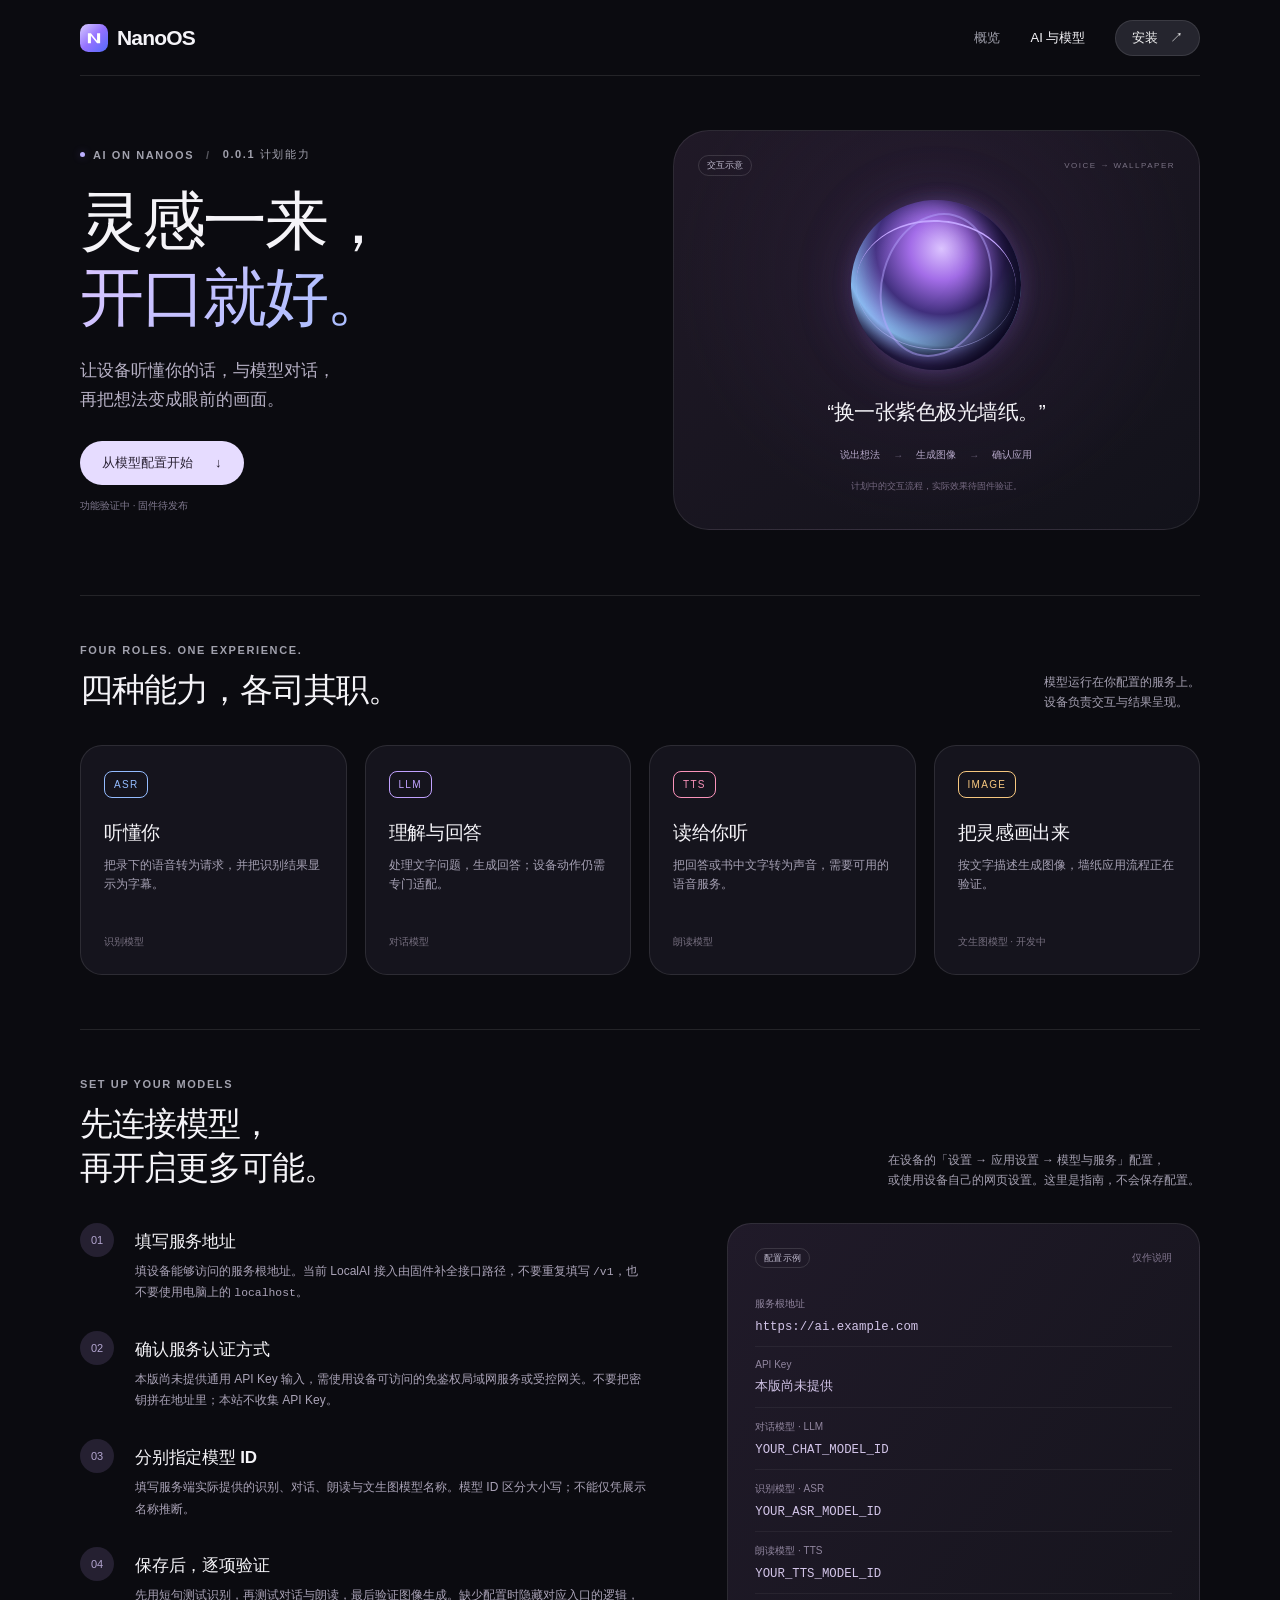
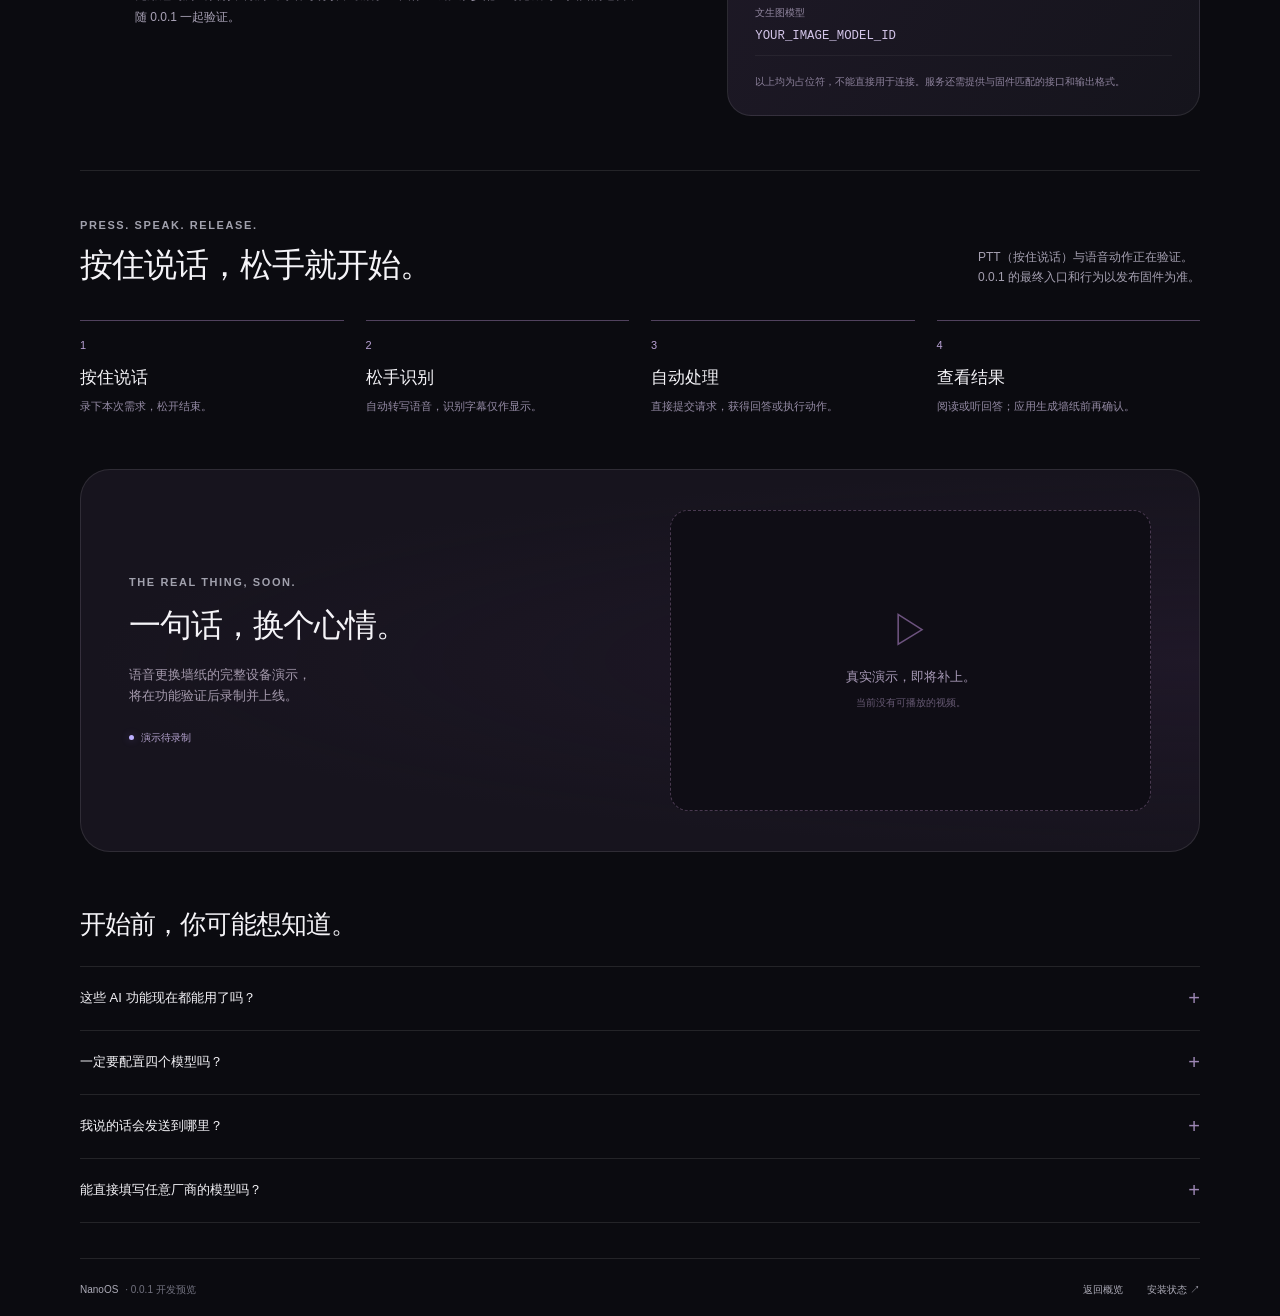
==== ai.html @ 6688632a "Build NanoOS 0.0.1 website and AI setup guide" ====
<!doctype html>
<html lang="zh-CN">
<head>
  <meta charset="utf-8">
  <meta name="viewport" content="width=device-width, initial-scale=1">
  <meta name="theme-color" content="#0b0b10">
  <meta name="description" content="了解 NanoOS 的 AI 模型配置：服务地址、认证限制与模型 ID，以及识别、对话、朗读、图像生成的各自职责。">
  <title>AI 与模型 — NanoOS</title>
  <link rel="icon" href="assets/icon.svg" type="image/svg+xml">
  <link rel="stylesheet" href="assets/site.css">
  <script type="module" src="assets/site.js"></script>
</head>
<body class="ai-page">
  <a class="skip-link" href="#main">跳到主要内容</a>
  <header class="site-header wrap"><a class="brand" href="index.html" aria-label="NanoOS 首页"><img src="assets/icon.svg" alt="" width="28" height="28"><span>NanoOS</span></a><nav aria-label="主导航"><a href="index.html">概览</a><a class="active" aria-current="page" href="ai.html">AI 与模型</a><a class="nav-install" href="index.html#install">安装 <span aria-hidden="true">↗</span></a></nav></header>
  <main id="main" class="wrap ai-main">
    <section class="ai-hero" aria-labelledby="ai-title">
      <div class="ai-hero-copy"><div class="eyebrow"><span class="status-dot"></span> AI ON NANOOS <span class="eyebrow-divider">/</span> 0.0.1 计划能力</div><h1 id="ai-title">灵感一来，<br><span>开口就好。</span></h1><p>让设备听懂你的话，与模型对话，<br class="desktop-only">再把想法变成眼前的画面。</p><a class="button-link" href="#configure">从模型配置开始 <span aria-hidden="true">↓</span></a><small>功能验证中 · 固件待发布</small></div>
      <div class="voice-concept" aria-label="语音换墙纸的流程示意，尚非实机演示"><div class="concept-label"><span class="pill">交互示意</span><span>VOICE → WALLPAPER</span></div><div class="voice-orb" aria-hidden="true"><div></div></div><p class="voice-quote">“换一张紫色极光墙纸。”</p><div class="concept-flow"><span>说出想法</span><i aria-hidden="true">→</i><span>生成图像</span><i aria-hidden="true">→</i><span>确认应用</span></div><small>计划中的交互流程，实际效果待固件验证。</small></div>
    </section>
    <section class="ai-section" aria-labelledby="models-title"><div class="section-heading"><div><span class="eyebrow">FOUR ROLES. ONE EXPERIENCE.</span><h2 id="models-title">四种能力，各司其职。</h2></div><p>模型运行在你配置的服务上。<br>设备负责交互与结果呈现。</p></div>
      <div class="model-grid"><article><span class="model-mark blue">ASR</span><h3>听懂你</h3><p>把录下的语音转为请求，并把识别结果显示为字幕。</p><small>识别模型</small></article><article><span class="model-mark purple">LLM</span><h3>理解与回答</h3><p>处理文字问题，生成回答；设备动作仍需专门适配。</p><small>对话模型</small></article><article><span class="model-mark pink">TTS</span><h3>读给你听</h3><p>把回答或书中文字转为声音，需要可用的语音服务。</p><small>朗读模型</small></article><article><span class="model-mark amber">IMAGE</span><h3>把灵感画出来</h3><p>按文字描述生成图像，墙纸应用流程正在验证。</p><small>文生图模型 · 开发中</small></article></div>
    </section>
    <section id="configure" class="ai-section configure-section" aria-labelledby="configure-title"><div class="section-heading"><div><span class="eyebrow">SET UP YOUR MODELS</span><h2 id="configure-title">先连接模型，<br>再开启更多可能。</h2></div><p>在设备的「设置 → 应用设置 → 模型与服务」配置，<br>或使用设备自己的网页设置。这里是指南，不会保存配置。</p></div>
      <div class="config-layout"><ol class="setup-steps"><li><span>01</span><div><h3>填写服务地址</h3><p>填设备能够访问的服务根地址。当前 LocalAI 接入由固件补全接口路径，不要重复填写 <code>/v1</code>，也不要使用电脑上的 <code>localhost</code>。</p></div></li><li><span>02</span><div><h3>确认服务认证方式</h3><p>本版尚未提供通用 API Key 输入，需使用设备可访问的免鉴权局域网服务或受控网关。不要把密钥拼在地址里；本站不收集 API Key。</p></div></li><li><span>03</span><div><h3>分别指定模型 ID</h3><p>填写服务端实际提供的识别、对话、朗读与文生图模型名称。模型 ID 区分大小写；不能仅凭展示名称推断。</p></div></li><li><span>04</span><div><h3>保存后，逐项验证</h3><p>先用短句测试识别，再测试对话与朗读，最后验证图像生成。缺少配置时隐藏对应入口的逻辑，随 0.0.1 一起验证。</p></div></li></ol>
      <div class="config-example"><div class="example-header"><span class="pill">配置示例</span><span>仅作说明</span></div><dl><div><dt>服务根地址</dt><dd><code>https://ai.example.com</code></dd></div><div><dt>API Key</dt><dd>本版尚未提供</dd></div><div><dt>对话模型 · LLM</dt><dd><code>YOUR_CHAT_MODEL_ID</code></dd></div><div><dt>识别模型 · ASR</dt><dd><code>YOUR_ASR_MODEL_ID</code></dd></div><div><dt>朗读模型 · TTS</dt><dd><code>YOUR_TTS_MODEL_ID</code></dd></div><div><dt>文生图模型</dt><dd><code>YOUR_IMAGE_MODEL_ID</code></dd></div></dl><p>以上均为占位符，不能直接用于连接。服务还需提供与固件匹配的接口和输出格式。</p></div></div>
    </section>
    <section class="ai-section" aria-labelledby="ptt-title"><div class="section-heading"><div><span class="eyebrow">PRESS. SPEAK. RELEASE.</span><h2 id="ptt-title">按住说话，松手就开始。</h2></div><p>PTT（按住说话）与语音动作正在验证。<br>0.0.1 的最终入口和行为以发布固件为准。</p></div><ol class="ptt-flow"><li><span>1</span><strong>按住说话</strong><p>录下本次需求，松开结束。</p></li><li><span>2</span><strong>松手识别</strong><p>自动转写语音，识别字幕仅作显示。</p></li><li><span>3</span><strong>自动处理</strong><p>直接提交请求，获得回答或执行动作。</p></li><li><span>4</span><strong>查看结果</strong><p>阅读或听回答；应用生成墙纸前再确认。</p></li></ol></section>
    <section class="demo-section" aria-labelledby="demo-title"><div><span class="eyebrow">THE REAL THING, SOON.</span><h2 id="demo-title">一句话，换个心情。</h2><p>语音更换墙纸的完整设备演示，<br>将在功能验证后录制并上线。</p><span class="demo-status"><span class="status-dot"></span> 演示待录制</span></div><div class="demo-placeholder" aria-label="暂无演示视频"><span class="video-outline" aria-hidden="true">▷</span><strong>真实演示，即将补上。</strong><p>当前没有可播放的视频。</p></div></section>
    <section class="faq-section" aria-labelledby="faq-title"><h2 id="faq-title">开始前，你可能想知道。</h2><details><summary>这些 AI 功能现在都能用了吗？</summary><p>还没有。已有文字问答、录音识别与回答朗读的开发实现；完整 PTT、缺配置隐藏入口及语音换墙纸正在开发与验证，通用 API Key 配置尚未提供。0.0.1 固件尚未发布，本页描述计划能力，不代表整条流程已在设备上验收。</p></details><details><summary>一定要配置四个模型吗？</summary><p>按所需能力配置即可：语音问答需要识别与对话模型；听回答可另配朗读模型；语音生成墙纸还需要图像模型。计划只呈现已配置的能力，具体依赖关系以发布版为准。</p></details><details><summary>我说的话会发送到哪里？</summary><p>语音识别、对话、语音合成和图像生成由你设置的服务处理，相应的录音或文字会在操作时发往该服务。请按服务的隐私与收费规则使用。本站只提供介绍，不接收录音、提示词或密钥。</p></details><details><summary>能直接填写任意厂商的模型吗？</summary><p>模型名称相同不代表接口兼容。当前实现以 LocalAI 兼容接口为基础，服务必须能被设备访问，并匹配固件支持的请求与返回格式；不承诺所有模型服务即填即用。</p></details></section>
  </main>
  <footer class="site-footer wrap"><span>NanoOS <span class="muted">· 0.0.1 开发预览</span></span><div><a href="index.html">返回概览</a><a href="index.html#install">安装状态 <span aria-hidden="true">↗</span></a></div></footer>
</body>
</html>
---- assets/site.css ----
@charset "UTF-8";
:root{color-scheme:dark;--bg:#0b0b10;--panel:#15151d;--line:rgba(255,255,255,.1);--text:#f5f4f8;--muted:#a1a1ad;--accent:#c5b6ff;--radius:24px;font-family:-apple-system,BlinkMacSystemFont,"SF Pro Display","Segoe UI","PingFang SC","Hiragino Sans GB","Microsoft YaHei",sans-serif;font-synthesis:none}
*{box-sizing:border-box}html{scroll-behavior:smooth;scroll-padding-top:30px}body{margin:0;background:var(--bg);color:var(--text);-webkit-font-smoothing:antialiased}body:has(dialog[open]){overflow:hidden}a{color:inherit;text-decoration:none}button{font:inherit;color:inherit}button,a{-webkit-tap-highlight-color:transparent}button{cursor:pointer}button:disabled{cursor:not-allowed}button:focus-visible,a:focus-visible,summary:focus-visible{outline:3px solid #b6a2ff;outline-offset:5px}img{display:block;max-width:100%;height:auto}p,h1,h2,h3{margin:0}p{line-height:1.65}button{border:0}h1,h2,h3{font-weight:600;letter-spacing:-.035em}.wrap{width:min(1120px,calc(100% - 64px));margin-inline:auto}.muted{color:var(--muted)}.visually-hidden{position:absolute;width:1px;height:1px;padding:0;margin:-1px;overflow:hidden;clip:rect(0,0,0,0);white-space:nowrap;border:0}.skip-link{position:fixed;left:20px;top:-80px;background:white;color:#111;padding:12px 20px;border-radius:10px;z-index:100}.skip-link:focus{top:12px}.site-header{height:76px;display:flex;align-items:center;justify-content:space-between;border-bottom:1px solid var(--line)}.brand{display:flex;align-items:center;gap:9px;font-size:21px;font-weight:650;letter-spacing:-.8px}.site-header nav{display:flex;align-items:center;gap:30px;font-size:13px}.site-header nav>a{color:var(--muted);transition:color .2s}.site-header nav>a:hover,.site-header nav>a.active{color:var(--text)}.site-header nav>a.nav-install{background:#25252e;border:1px solid var(--line);border-radius:20px;padding:8px 16px;color:#eee}.nav-install span{margin-left:8px}.hero{text-align:center;padding:30px 0 28px;position:relative}.hero:before{content:"";position:absolute;inset:-100px 5% -160px;background:radial-gradient(ellipse,rgba(102,75,175,.13),transparent 65%);pointer-events:none;z-index:-1}.eyebrow{display:flex;align-items:center;gap:8px;color:var(--muted);font-size:11px;font-weight:600;letter-spacing:1.6px}.hero .eyebrow{justify-content:center;font-size:11px;letter-spacing:1px}.eyebrow-divider{margin:0 4px;color:#585860}.status-dot{height:5px;width:5px;border-radius:50%;background:#bcafff;display:inline-block;box-shadow:0 0 8px #967aff55;flex-shrink:0}.hero h1{font-size:clamp(36px,4.3vw,58px);line-height:1.2;margin:12px 0 12px;letter-spacing:-2px}.hero h1 span{background:linear-gradient(110deg,#f0ebff 5%,#c1afff 60%,#a3c5ff);-webkit-background-clip:text;background-clip:text;color:transparent;margin-left:.15em}.hero p{font-size:14px;color:var(--muted)}.hero-break{margin-left:6px}.showcase{display:grid;grid-template-columns:repeat(4,minmax(0,1fr));gap:24px}.screen-card{padding:0;background:none;min-width:0;text-align:left}.screen-frame{display:block;padding:8px;border:1px solid #3a3a44;border-radius:32px;background:linear-gradient(145deg,#33333e,#131319 55%,#2d2d37);box-shadow:0 10px 30px #0007;transition:transform .3s,border-color .3s}.screen-frame img{width:100%;aspect-ratio:1;border-radius:24px;object-fit:contain;background:#000}.screen-card:hover .screen-frame{transform:translateY(-4px);border-color:#817395}.card-caption{display:flex;align-items:center;justify-content:space-between;gap:8px;padding:17px 3px 0}.card-caption strong{display:block;font-size:15px;font-weight:550;letter-spacing:-.3px}.card-caption small{display:block;font-size:11px;color:var(--muted);margin-top:7px}.round-arrow{display:flex;align-items:center;justify-content:center;width:26px;height:26px;flex-shrink:0;background:#1c1c25;color:#b7b2c4;border-radius:50%;font-size:15px}.gallery-note{display:flex;align-items:center;justify-content:space-between;margin-top:17px;gap:16px}.gallery-note p{font-size:10px;letter-spacing:.25px;color:#82828f}.text-button{padding:5px 0;background:none;color:#bdb4d7;font-size:11px}.text-button:hover{color:white}.text-button span{margin-left:5px}.feature-strip{display:grid;grid-template-columns:repeat(4,minmax(0,1fr));gap:24px;border-top:1px solid var(--line);margin-top:17px;padding:21px 0}.feature-strip>div,.feature-strip>a{display:flex;align-items:center;gap:12px}.feature-symbol{font-size:26px;width:30px;text-align:center;line-height:1}.pink{color:#fa93ba}.blue{color:#94bcff}.amber{color:#f6c77f}.purple{color:#c1a2ff}.feature-strip p{line-height:1.4}.feature-strip strong{font-size:12px;display:block;font-weight:500}.feature-strip p>span{display:block;color:var(--muted);font-size:10px;margin-top:4px}.ai-feature strong>span{color:var(--accent);margin-left:5px}.ai-feature:hover strong{color:var(--accent)}.install-panel{display:flex;align-items:center;gap:21px;border:1px solid var(--line);border-radius:var(--radius);background:linear-gradient(110deg,#1b1825,#15151d 70%);padding:21px 26px}.install-icon{height:48px;width:48px;display:grid;place-items:center;border-radius:15px;border:1px solid #43404e;background:#272332;font-size:30px;font-weight:300;color:#c6b9ee;flex-shrink:0}.install-copy{flex:1}.install-heading{display:flex;align-items:center;gap:12px}.install-heading h2{font-size:18px;letter-spacing:-.5px}.pill{display:inline-block;font-size:9px;border-radius:20px;padding:4px 8px;color:#bdb8cc;border:1px solid #ffffff20;line-height:1.2;white-space:nowrap;letter-spacing:.2px}.install-copy>p{font-size:11px;color:var(--muted);margin-top:6px}.browser-status{display:block;font-size:10px;color:#827d91;margin-top:4px}.install-actions{display:flex;flex-direction:column;align-items:center;gap:3px}.install-button{background:#35323f;color:#b5aebf;border:1px solid #46414e;border-radius:25px;padding:12px 23px;font-size:12px;white-space:nowrap}.install-button span{margin-left:8px}.install-actions .text-button{font-size:10px}.site-footer{padding:24px 0;display:flex;align-items:center;justify-content:space-between;font-size:10px;color:#acabb7}.site-footer>div{display:flex;gap:24px}.site-footer a:hover{color:#fff}.site-footer .muted{color:#71717e;margin-left:4px}dialog{padding:34px;border:1px solid #44404f;border-radius:28px;background:#18171f;color:var(--text);width:min(600px,calc(100% - 36px));max-height:calc(100dvh - 40px);overflow:auto;box-shadow:0 30px 100px #000a}dialog::backdrop{background:#030306cc;backdrop-filter:blur(12px)}.dialog-close{display:grid;place-items:center;position:absolute;right:16px;top:16px;width:32px;height:32px;border-radius:50%;background:#ffffff12;color:#d4cfdf;font-size:24px;line-height:1}.info-dialog>.eyebrow{padding-right:30px}.info-dialog h2{font-size:31px;line-height:1.35;margin-top:15px}.dialog-intro{font-size:13px;color:#b3afbf;margin-top:16px}.screen-dialog{width:min(540px,calc(100% - 32px));text-align:center}.screen-dialog>img{border-radius:22px;width:100%;margin-top:16px}.screen-dialog h2{font-size:23px;margin-top:20px}.screen-dialog>p{font-size:13px;color:#b7b2c4;margin-top:8px}.screen-dialog small{display:block;margin-top:12px;font-size:10px;color:#827d91}.capability-list{margin:24px 0}.capability-list>div{border-top:1px solid var(--line);padding:16px 0}.capability-list dt{font-size:14px;font-weight:600}.capability-list dt span{font-size:10px;color:#9e90bc;font-weight:400;margin-left:6px}.capability-list dd{margin:8px 0 0;font-size:12px;color:#aaa5b6;line-height:1.7}.button-link{display:inline-flex;align-items:center;gap:22px;padding:13px 22px;border-radius:24px;background:#e6dcff;color:#282032;font-size:13px;font-weight:600;transition:background .2s}.button-link:hover{background:white}.release-steps{padding:0;list-style:none;margin:22px 0}.release-steps li{display:grid;grid-template-columns:1fr auto;border-top:1px solid var(--line);padding:18px 0;gap:7px 15px}.release-steps strong{font-size:14px;font-weight:500}.release-steps span{grid-column:1;grid-row:2;color:#a8a1b5;font-size:12px;line-height:1.7}.release-steps b{font-size:10px;font-weight:400;color:#b19ccf;grid-column:2;grid-row:1}.source-note{font-size:11px;color:#938aab}.source-note a{display:inline-block;margin:10px 0 3px;color:#c0adea;text-decoration:underline;text-underline-offset:3px}.ai-main{padding-top:36px}.ai-hero{display:grid;grid-template-columns:1fr 1fr;gap:65px;align-items:center;padding:18px 0 65px}.ai-hero h1{font-size:clamp(45px,5vw,68px);line-height:1.18;margin:22px 0;letter-spacing:-2.4px}.ai-hero h1 span{background:linear-gradient(120deg,#d8c4ff,#a5bdff);-webkit-background-clip:text;background-clip:text;color:transparent}.ai-hero-copy>p{font-size:17px;color:#b8b2c6;margin-bottom:27px}.ai-hero-copy>small{display:block;color:#80798f;font-size:10px;margin-top:14px}.voice-concept{background:radial-gradient(ellipse at 50% 36%,#38244866,transparent 70%),linear-gradient(145deg,#201927,#12121a);border:1px solid #ffffff17;border-radius:36px;min-height:400px;padding:24px;text-align:center;overflow:hidden}.concept-label{display:flex;align-items:center;justify-content:space-between;font-size:8px;letter-spacing:1.5px;color:#797183}.voice-orb{margin:24px auto 10px;width:170px;height:170px;border-radius:50%;background:radial-gradient(circle at 62% 32%,#dcc4ff 0%,#a36de8 20%,#41307e 42%,#93c9ff 62%,#201c42 75%);box-shadow:0 0 60px #9c67e82b,inset -18px -24px 35px #0a061d,0 2px 20px #8b67cc38;position:relative;transform:rotate(-25deg)}.voice-orb:before{content:"";position:absolute;inset:12px 30px;border:2px solid #b5a0ff88;border-radius:50%;box-shadow:0 0 30px #a076e77a;transform:rotate(40deg)}.voice-orb>div{position:absolute;inset:20px 5px;border-top:2px solid #c3a5ff;border-bottom:1px solid #bcb9ff88;border-radius:50%;transform:rotate(28deg)}.voice-quote{font-size:21px;letter-spacing:-.5px;font-weight:500;margin-top:25px}.concept-flow{display:flex;justify-content:center;align-items:center;gap:13px;font-size:10px;color:#b5a7c8;margin:19px 0 13px}.concept-flow i{font-style:normal;color:#60576e}.voice-concept>small{font-size:9px;color:#756981}.ai-section{border-top:1px solid var(--line);padding:48px 0 54px}.section-heading{display:flex;align-items:flex-end;justify-content:space-between;gap:40px;margin-bottom:32px}.section-heading h2{font-size:33px;line-height:1.35;letter-spacing:-1px;margin-top:12px}.section-heading>p{font-size:12px;color:#a5a0b1;max-width:470px}.model-grid{display:grid;grid-template-columns:repeat(4,minmax(0,1fr));gap:18px}.model-grid article{background:#15141d;border:1px solid var(--line);border-radius:22px;padding:25px 23px}.model-mark{display:inline-block;font-size:10px;letter-spacing:1.3px;border:1px solid currentColor;border-radius:8px;padding:7px 9px}.model-grid h3{font-size:19px;margin:22px 0 10px;letter-spacing:-.3px}.model-grid p{font-size:12px;color:#a5a0b3;min-height:60px}.model-grid small{display:block;color:#777080;font-size:10px;margin-top:19px}.config-layout{display:grid;grid-template-columns:1.2fr 1fr;gap:80px}.setup-steps{list-style:none;margin:0;padding:0}.setup-steps>li{display:flex;gap:21px;margin-bottom:27px}.setup-steps>li:last-child{margin-bottom:0}.setup-steps>li>span{font-size:11px;color:#b3a5d0;background:#252031;display:grid;place-items:center;width:34px;height:34px;border-radius:50%;flex-shrink:0}.setup-steps h3{font-size:17px;letter-spacing:-.2px;margin:7px 0 8px}.setup-steps p{font-size:12px;color:#aaa3b7;line-height:1.8}.setup-steps b{font-size:9px;font-weight:400;letter-spacing:0;border:1px solid #6c587c;border-radius:10px;padding:2px 6px;margin-left:4px;color:#b4a2c9}code{font-family:ui-monospace,"SFMono-Regular",Consolas,monospace;font-size:.95em}.config-example{background:linear-gradient(125deg,#201a29,#15141c);border:1px solid #ffffff18;border-radius:24px;padding:24px 27px;align-self:start}.example-header{display:flex;align-items:center;justify-content:space-between;color:#82768f;font-size:10px}.config-example dl{margin:17px 0}.config-example dl>div{border-bottom:1px solid #ffffff0d;padding:12px 0}.config-example dt{font-size:10px;color:#91869f;margin-bottom:7px}.config-example dt>span{color:#c3a4e1;margin-left:6px}.config-example dd{margin:0;font-size:13px;color:#d2c4e8;overflow-wrap:anywhere}.config-example>p{font-size:10px;color:#8d829c;line-height:1.8}.ptt-flow{display:grid;grid-template-columns:repeat(4,minmax(0,1fr));gap:22px;list-style:none;padding:0;margin:0}.ptt-flow>li{border-top:1px solid #51425e;padding-top:18px}.ptt-flow>li>span{color:#b9a2d5;font-size:11px;display:block;margin-bottom:15px}.ptt-flow strong{font-size:17px;font-weight:500}.ptt-flow p{font-size:11px;color:#958ba5;margin-top:8px}.demo-section{display:grid;grid-template-columns:1fr 1fr;align-items:center;gap:60px;padding:40px 48px;border:1px solid #ffffff1a;border-radius:30px;background:radial-gradient(ellipse at 100% 50%,#34214144,transparent 70%),#17141e}.demo-section h2{font-size:32px;margin:16px 0}.demo-section p{font-size:13px;color:#a59aad}.demo-status{font-size:10px;color:#b4a2ce;display:flex;align-items:center;gap:7px;margin-top:24px}.demo-placeholder{aspect-ratio:16/10;background:#0f0d15;border:1px dashed #493950;border-radius:18px;display:flex;flex-direction:column;align-items:center;justify-content:center;min-width:0}.video-outline{font-size:40px;line-height:1;color:#6d537f;margin-bottom:18px}.demo-placeholder strong{font-weight:400;font-size:13px;color:#a799b6}.demo-placeholder p{font-size:10px;color:#665973;margin-top:9px}.faq-section{padding:55px 0 35px}.faq-section h2{font-size:26px;margin-bottom:24px}.faq-section details{border-top:1px solid var(--line)}.faq-section details:last-child{border-bottom:1px solid var(--line)}summary{font-size:13px;cursor:pointer;padding:20px 0;list-style:none;display:flex;align-items:center;justify-content:space-between;gap:20px}summary::-webkit-details-marker{display:none}summary:after{content:"+";font-size:20px;color:#9d87b4}details[open] summary:after{content:"−"}.faq-section details>p{font-size:12px;max-width:800px;color:#a096af;padding-bottom:23px}.ai-page .site-footer{border-top:1px solid var(--line)}
@media(min-width:1300px) and (min-height:880px){.hero{padding-top:40px;padding-bottom:36px}.hero h1{margin-top:17px;margin-bottom:16px}.feature-strip{padding:26px 0}.install-panel{padding:24px 26px}.site-footer{padding:27px 0}}
@media(max-width:1000px){.wrap{width:calc(100% - 48px)}.showcase{gap:17px}.screen-frame{padding:6px;border-radius:27px}.screen-frame img{border-radius:21px}.card-caption strong{font-size:12px}.card-caption small{font-size:9px}.round-arrow{width:22px;height:22px}.feature-strip{gap:15px}.feature-strip>div,.feature-strip>a{gap:8px}.feature-strip p>span{font-size:9px}.install-heading h2{font-size:16px}.ai-hero{gap:35px}.voice-concept{padding:20px 15px}.voice-quote{font-size:18px}.section-heading>p{max-width:390px}.model-grid{gap:12px}.model-grid article{padding:23px 17px}.model-grid h3{font-size:17px}.config-layout{gap:40px}.demo-section{padding:32px;gap:35px}}
@media(max-width:760px){.wrap{width:calc(100% - 36px)}.site-header{height:66px}.brand{font-size:20px}.site-header nav{gap:20px;font-size:12px}.site-header nav>a.nav-install{padding:7px 13px}.nav-install span{display:none}.hero{padding:35px 0 29px}.hero h1{font-size:40px;line-height:1.25;letter-spacing:-1.5px;margin:17px 0}.hero h1 span{display:block;margin-left:0}.hero p{font-size:12px}.hero-break{display:block;margin:2px 0 0}.showcase{grid-template-columns:repeat(2,minmax(0,1fr));gap:25px 18px}.screen-frame{padding:6px;border-radius:28px}.screen-frame img{border-radius:22px}.card-caption{padding:13px 2px 0}.card-caption strong{font-size:14px}.card-caption small{font-size:10px}.gallery-note{align-items:flex-start;flex-direction:column;gap:6px;margin-top:23px}.gallery-note p{font-size:9px}.text-button{font-size:11px}.feature-strip{grid-template-columns:repeat(2,minmax(0,1fr));padding:22px 0;gap:24px 18px;margin-top:14px}.feature-strip p>span{font-size:10px}.feature-strip strong{font-size:12px}.feature-strip>div,.feature-strip>a{gap:10px}.install-panel{flex-wrap:wrap;gap:15px;padding:22px 19px}.install-icon{width:40px;height:40px;font-size:25px;border-radius:13px}.install-copy{flex-basis:calc(100% - 60px)}.install-heading{flex-wrap:wrap;gap:7px}.install-heading h2{font-size:16px}.install-heading .pill{font-size:8px;padding:3px 7px}.install-copy>p{font-size:10px;margin-top:8px}.browser-status{font-size:9px;line-height:1.5}.install-actions{flex-direction:row;justify-content:space-between;gap:20px;width:100%;padding-top:2px}.install-button{font-size:12px;padding:12px 22px}.site-footer{padding:24px 0;font-size:9px}.site-footer>div{gap:17px}.site-footer .muted{display:block;margin:4px 0 0}.ai-main{padding-top:24px}.ai-hero{grid-template-columns:1fr;gap:33px;padding:16px 0 42px}.ai-hero h1{font-size:52px;margin:20px 0}.ai-hero-copy>p{font-size:15px;margin-bottom:23px}.voice-concept{min-height:370px;border-radius:28px;padding:20px 22px}.voice-orb{width:155px;height:155px;margin:16px auto}.voice-quote{font-size:21px}.ai-section{padding:35px 0 38px}.section-heading{align-items:flex-start;flex-direction:column;gap:15px;margin-bottom:25px}.section-heading h2{font-size:29px;margin-top:10px}.section-heading>p{font-size:12px;max-width:none}.model-grid{grid-template-columns:repeat(2,minmax(0,1fr));gap:13px}.model-grid article{padding:23px 19px;border-radius:20px}.model-grid h3{font-size:17px;margin-top:19px}.model-grid p{font-size:11px;min-height:59px}.model-grid small{font-size:9px}.config-layout{grid-template-columns:1fr;gap:28px}.setup-steps>li{gap:15px;margin-bottom:24px}.setup-steps p{font-size:12px}.config-example{padding:23px 25px}.ptt-flow{grid-template-columns:repeat(2,minmax(0,1fr));gap:27px 18px}.ptt-flow strong{font-size:16px}.ptt-flow p{font-size:11px}.demo-section{grid-template-columns:1fr;gap:28px;padding:28px 23px;border-radius:25px}.demo-section h2{font-size:28px}.demo-section p{font-size:12px}.demo-placeholder{width:100%;aspect-ratio:16/9}.demo-placeholder>p{font-size:10px}.faq-section{padding:35px 0}.faq-section h2{font-size:23px}.info-dialog{padding:30px 23px}.info-dialog h2{font-size:27px}.capability-list dt span{display:block;margin:5px 0 0}.source-note{font-size:10px}}
@media(max-width:390px){.wrap{width:calc(100% - 28px)}.site-header nav{gap:15px}.brand{font-size:18px}.brand img{width:25px}.hero h1{font-size:36px}.showcase{gap:23px 14px}.card-caption strong{font-size:12px}.card-caption small{font-size:9px}.round-arrow{width:20px;height:20px;font-size:12px}.feature-strip{gap:23px 12px}.feature-strip p>span{font-size:9px}.install-heading h2{font-size:14px}.install-heading .pill{font-size:7px}.model-grid article{padding:20px 15px}.model-grid h3{font-size:16px}.ai-hero h1{font-size:46px}.concept-flow{gap:9px}.voice-quote{font-size:19px}.site-footer>div{gap:14px}}
@media(min-width:761px) and (max-height:850px){.home-page .wrap{width:min(1040px,calc(100% - 48px))}.home-page .site-header{height:64px}.home-page .hero{padding:22px 0 20px}.home-page .hero h1{font-size:48px}.home-page .feature-strip{padding:18px 0}.home-page .install-panel{padding:18px 24px}.home-page .gallery-note{margin-top:14px}}
@media(prefers-reduced-motion:reduce){html{scroll-behavior:auto}*,*:before,*:after{animation:none!important;transition:none!important}}
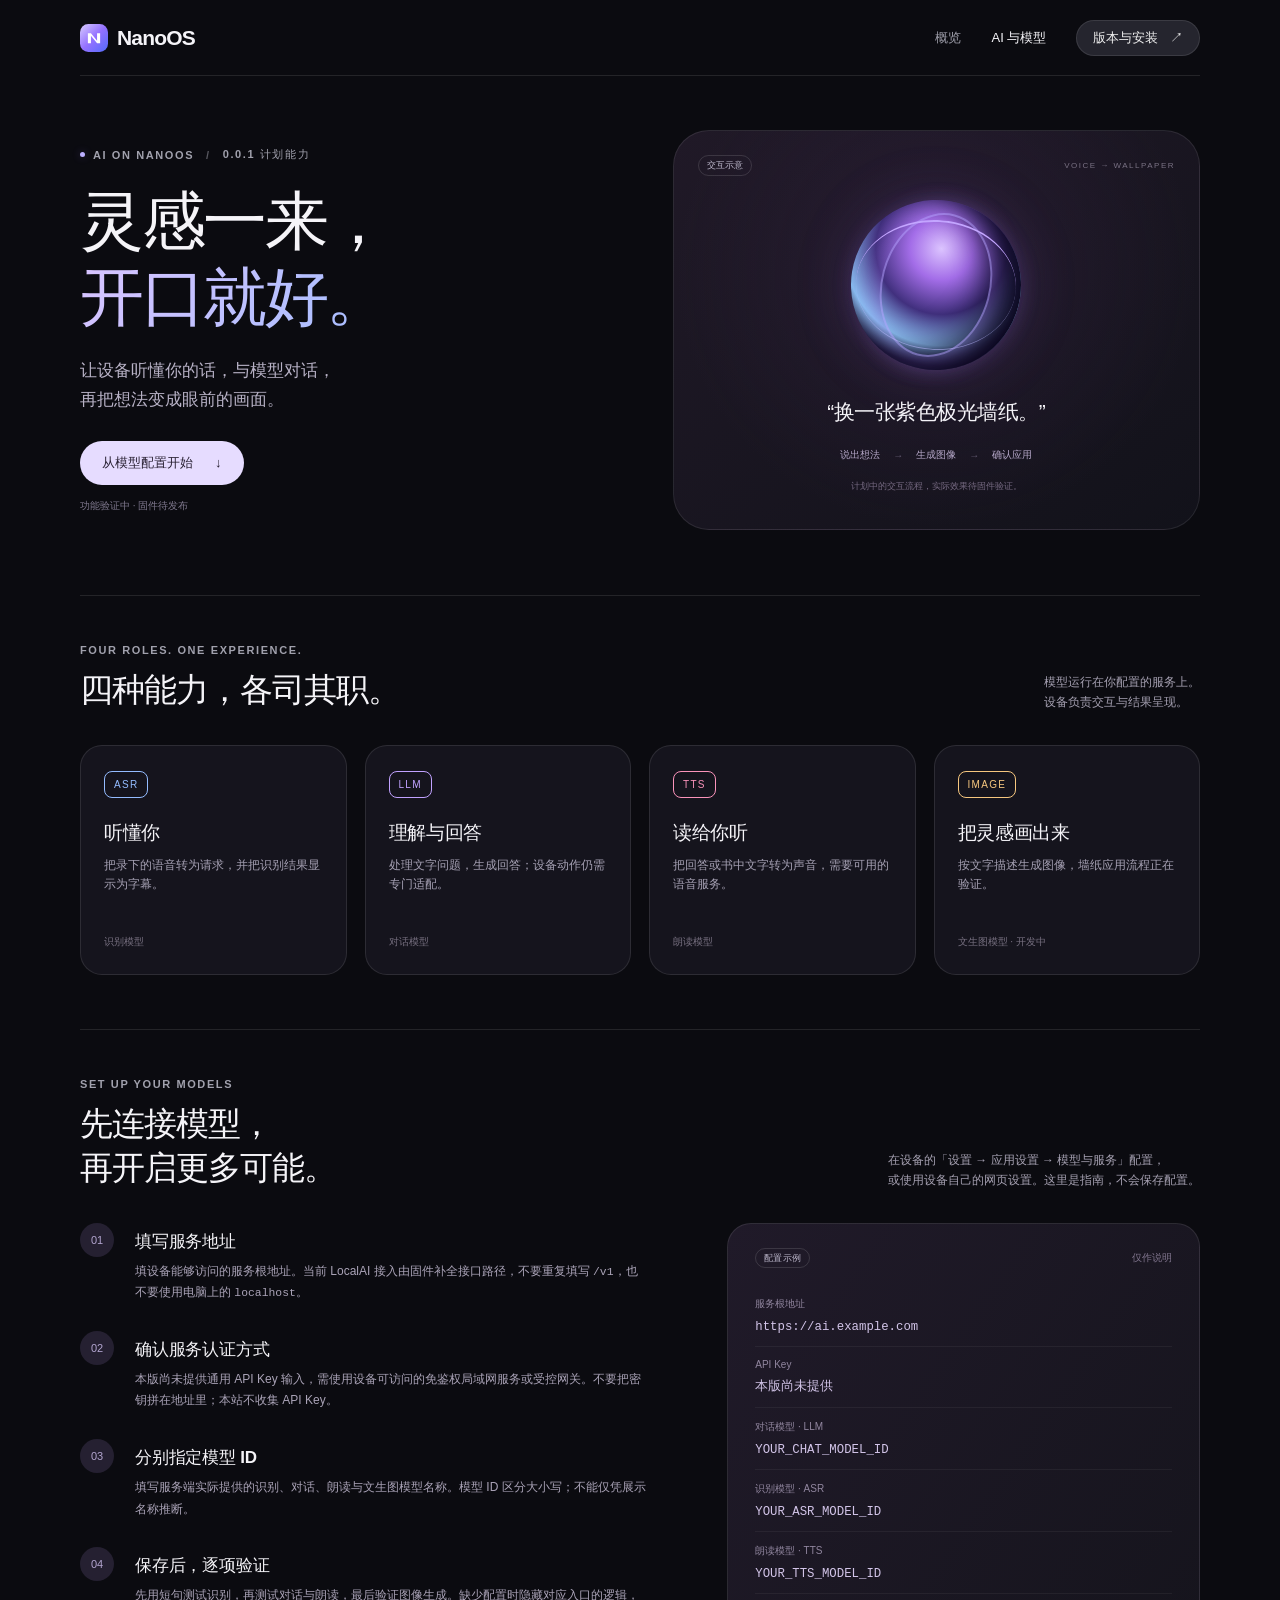
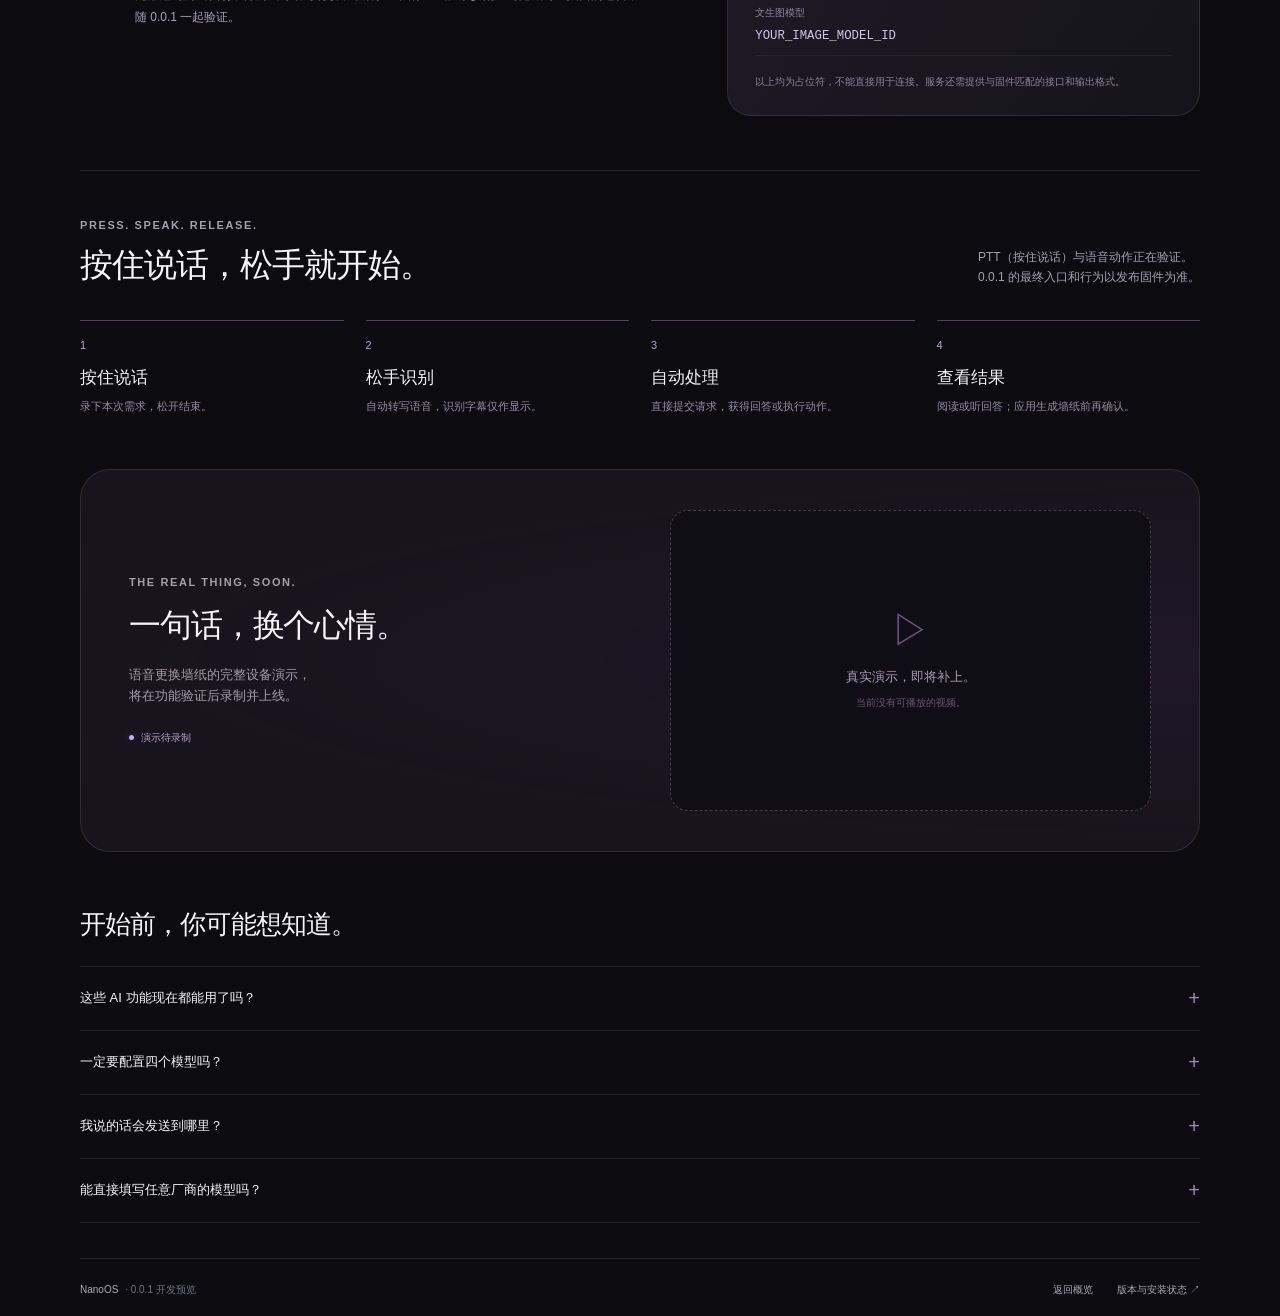
==== commit 232dd2a7: "Prepare gated 0.0.1 release page and two-step installer entry" ====
--- a/ai.html
+++ b/ai.html
@@ -12,7 +12,7 @@
 </head>
 <body class="ai-page">
   <a class="skip-link" href="#main">跳到主要内容</a>
-  <header class="site-header wrap"><a class="brand" href="index.html" aria-label="NanoOS 首页"><img src="assets/icon.svg" alt="" width="28" height="28"><span>NanoOS</span></a><nav aria-label="主导航"><a href="index.html">概览</a><a class="active" aria-current="page" href="ai.html">AI 与模型</a><a class="nav-install" href="index.html#install">安装 <span aria-hidden="true">↗</span></a></nav></header>
+  <header class="site-header wrap"><a class="brand" href="index.html" aria-label="NanoOS 首页"><img src="assets/icon.svg" alt="" width="28" height="28"><span>NanoOS</span></a><nav aria-label="主导航"><a href="index.html">概览</a><a class="active" aria-current="page" href="ai.html">AI 与模型</a><a class="nav-install" href="release.html">版本与安装 <span aria-hidden="true">↗</span></a></nav></header>
   <main id="main" class="wrap ai-main">
     <section class="ai-hero" aria-labelledby="ai-title">
       <div class="ai-hero-copy"><div class="eyebrow"><span class="status-dot"></span> AI ON NANOOS <span class="eyebrow-divider">/</span> 0.0.1 计划能力</div><h1 id="ai-title">灵感一来，<br><span>开口就好。</span></h1><p>让设备听懂你的话，与模型对话，<br class="desktop-only">再把想法变成眼前的画面。</p><a class="button-link" href="#configure">从模型配置开始 <span aria-hidden="true">↓</span></a><small>功能验证中 · 固件待发布</small></div>
@@ -26,9 +26,9 @@
       <div class="config-example"><div class="example-header"><span class="pill">配置示例</span><span>仅作说明</span></div><dl><div><dt>服务根地址</dt><dd><code>https://ai.example.com</code></dd></div><div><dt>API Key</dt><dd>本版尚未提供</dd></div><div><dt>对话模型 · LLM</dt><dd><code>YOUR_CHAT_MODEL_ID</code></dd></div><div><dt>识别模型 · ASR</dt><dd><code>YOUR_ASR_MODEL_ID</code></dd></div><div><dt>朗读模型 · TTS</dt><dd><code>YOUR_TTS_MODEL_ID</code></dd></div><div><dt>文生图模型</dt><dd><code>YOUR_IMAGE_MODEL_ID</code></dd></div></dl><p>以上均为占位符，不能直接用于连接。服务还需提供与固件匹配的接口和输出格式。</p></div></div>
     </section>
     <section class="ai-section" aria-labelledby="ptt-title"><div class="section-heading"><div><span class="eyebrow">PRESS. SPEAK. RELEASE.</span><h2 id="ptt-title">按住说话，松手就开始。</h2></div><p>PTT（按住说话）与语音动作正在验证。<br>0.0.1 的最终入口和行为以发布固件为准。</p></div><ol class="ptt-flow"><li><span>1</span><strong>按住说话</strong><p>录下本次需求，松开结束。</p></li><li><span>2</span><strong>松手识别</strong><p>自动转写语音，识别字幕仅作显示。</p></li><li><span>3</span><strong>自动处理</strong><p>直接提交请求，获得回答或执行动作。</p></li><li><span>4</span><strong>查看结果</strong><p>阅读或听回答；应用生成墙纸前再确认。</p></li></ol></section>
-    <section class="demo-section" aria-labelledby="demo-title"><div><span class="eyebrow">THE REAL THING, SOON.</span><h2 id="demo-title">一句话，换个心情。</h2><p>语音更换墙纸的完整设备演示，<br>将在功能验证后录制并上线。</p><span class="demo-status"><span class="status-dot"></span> 演示待录制</span></div><div class="demo-placeholder" aria-label="暂无演示视频"><span class="video-outline" aria-hidden="true">▷</span><strong>真实演示，即将补上。</strong><p>当前没有可播放的视频。</p></div></section>
+    <section id="demo" class="demo-section" aria-labelledby="demo-title"><div><span class="eyebrow">THE REAL THING, SOON.</span><h2 id="demo-title">一句话，换个心情。</h2><p>语音更换墙纸的完整设备演示，<br>将在功能验证后录制并上线。</p><span class="demo-status"><span class="status-dot"></span> 演示待录制</span></div><div class="demo-placeholder" aria-label="暂无演示视频"><span class="video-outline" aria-hidden="true">▷</span><strong>真实演示，即将补上。</strong><p>当前没有可播放的视频。</p></div></section>
     <section class="faq-section" aria-labelledby="faq-title"><h2 id="faq-title">开始前，你可能想知道。</h2><details><summary>这些 AI 功能现在都能用了吗？</summary><p>还没有。已有文字问答、录音识别与回答朗读的开发实现；完整 PTT、缺配置隐藏入口及语音换墙纸正在开发与验证，通用 API Key 配置尚未提供。0.0.1 固件尚未发布，本页描述计划能力，不代表整条流程已在设备上验收。</p></details><details><summary>一定要配置四个模型吗？</summary><p>按所需能力配置即可：语音问答需要识别与对话模型；听回答可另配朗读模型；语音生成墙纸还需要图像模型。计划只呈现已配置的能力，具体依赖关系以发布版为准。</p></details><details><summary>我说的话会发送到哪里？</summary><p>语音识别、对话、语音合成和图像生成由你设置的服务处理，相应的录音或文字会在操作时发往该服务。请按服务的隐私与收费规则使用。本站只提供介绍，不接收录音、提示词或密钥。</p></details><details><summary>能直接填写任意厂商的模型吗？</summary><p>模型名称相同不代表接口兼容。当前实现以 LocalAI 兼容接口为基础，服务必须能被设备访问，并匹配固件支持的请求与返回格式；不承诺所有模型服务即填即用。</p></details></section>
   </main>
-  <footer class="site-footer wrap"><span>NanoOS <span class="muted">· 0.0.1 开发预览</span></span><div><a href="index.html">返回概览</a><a href="index.html#install">安装状态 <span aria-hidden="true">↗</span></a></div></footer>
+  <footer class="site-footer wrap"><span>NanoOS <span class="muted">· 0.0.1 开发预览</span></span><div><a href="index.html">返回概览</a><a href="release.html">版本与安装状态 <span aria-hidden="true">↗</span></a></div></footer>
 </body>
 </html>
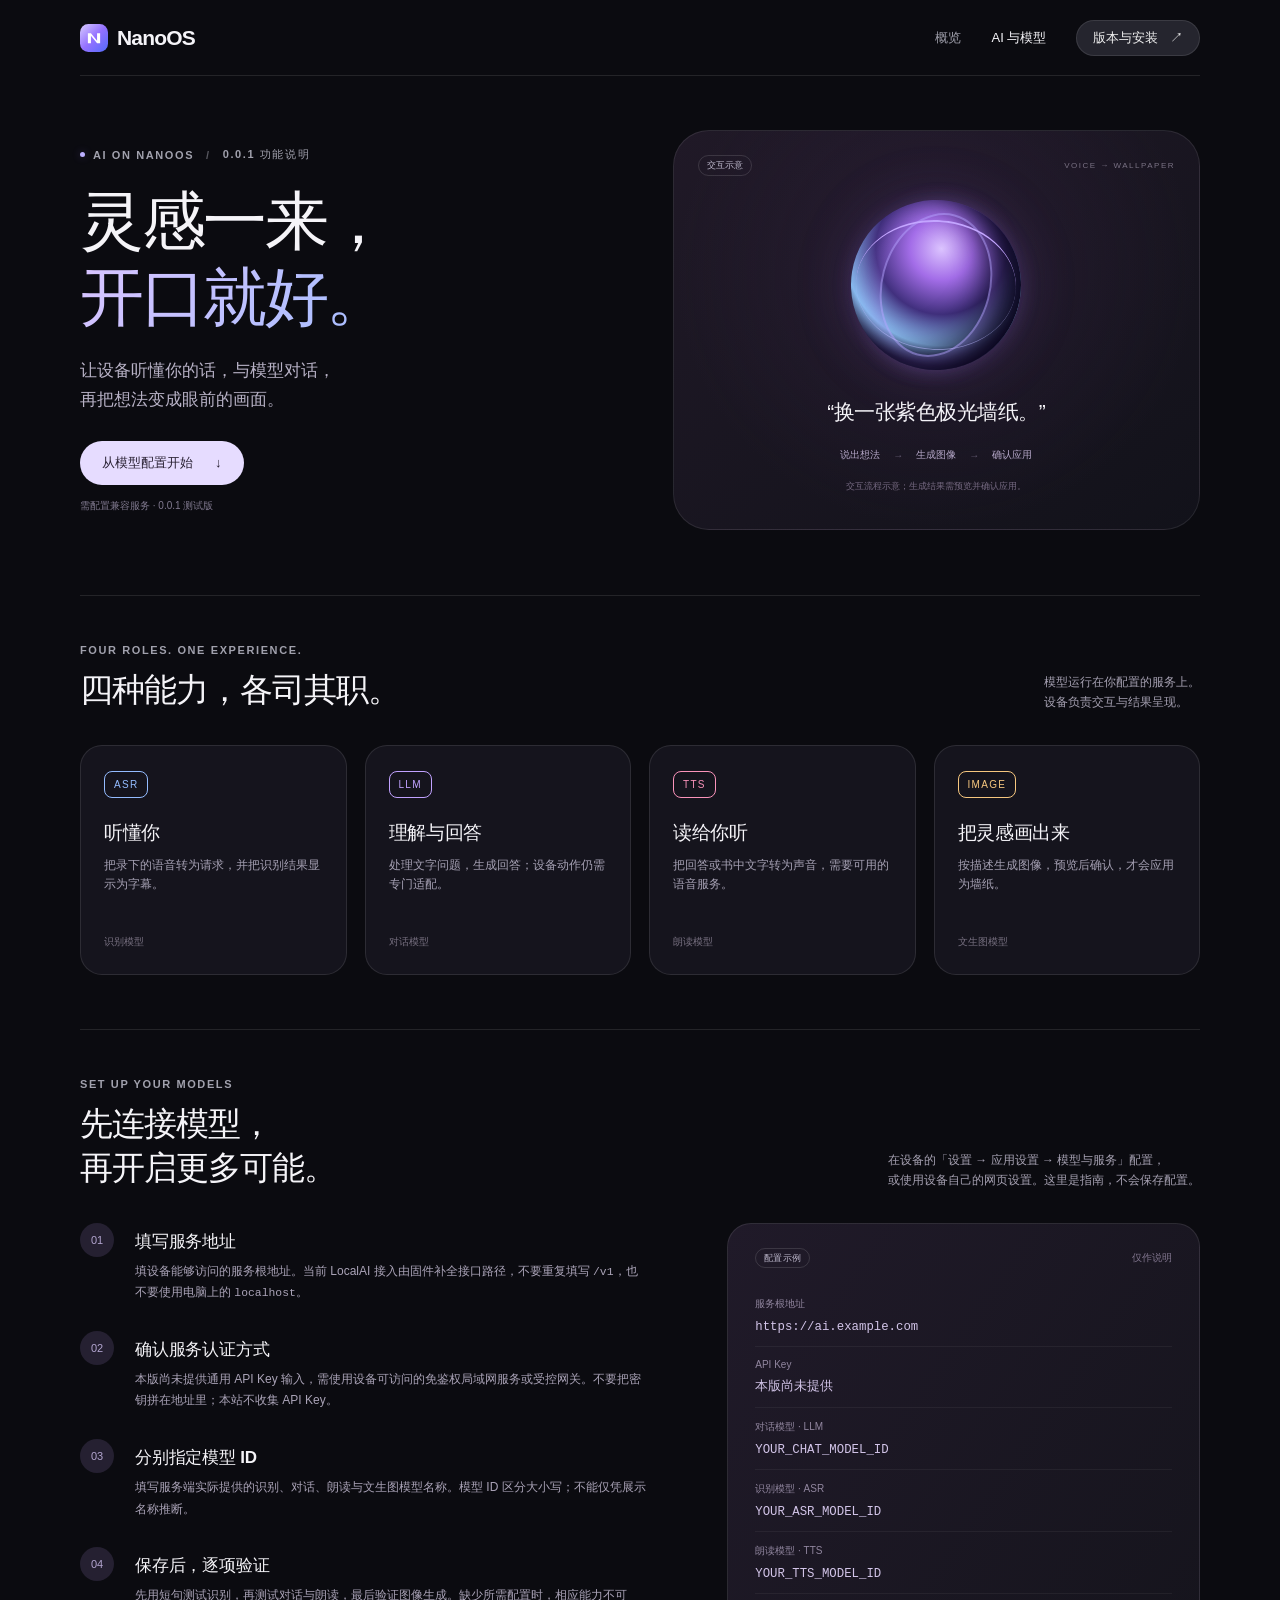
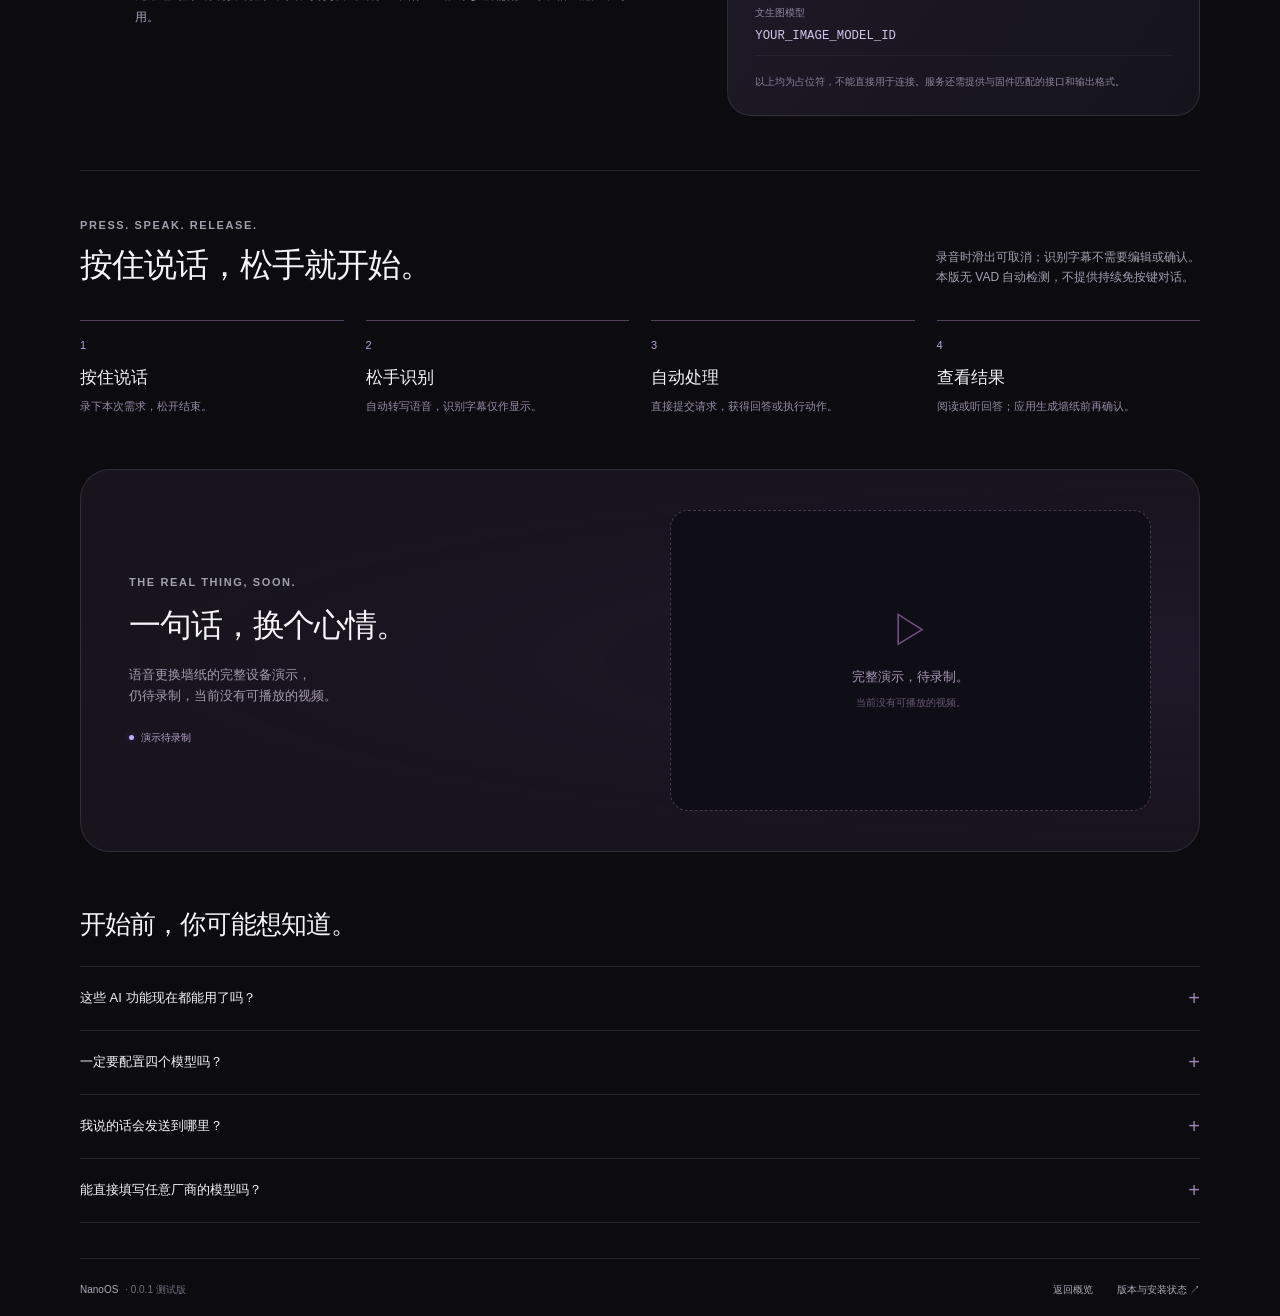
==== commit d4e163e4: "Publish NanoOS 0.0.1 full test firmware and S31 web flasher" ====
--- a/ai.html
+++ b/ai.html
@@ -15,20 +15,20 @@
   <header class="site-header wrap"><a class="brand" href="index.html" aria-label="NanoOS 首页"><img src="assets/icon.svg" alt="" width="28" height="28"><span>NanoOS</span></a><nav aria-label="主导航"><a href="index.html">概览</a><a class="active" aria-current="page" href="ai.html">AI 与模型</a><a class="nav-install" href="release.html">版本与安装 <span aria-hidden="true">↗</span></a></nav></header>
   <main id="main" class="wrap ai-main">
     <section class="ai-hero" aria-labelledby="ai-title">
-      <div class="ai-hero-copy"><div class="eyebrow"><span class="status-dot"></span> AI ON NANOOS <span class="eyebrow-divider">/</span> 0.0.1 计划能力</div><h1 id="ai-title">灵感一来，<br><span>开口就好。</span></h1><p>让设备听懂你的话，与模型对话，<br class="desktop-only">再把想法变成眼前的画面。</p><a class="button-link" href="#configure">从模型配置开始 <span aria-hidden="true">↓</span></a><small>功能验证中 · 固件待发布</small></div>
-      <div class="voice-concept" aria-label="语音换墙纸的流程示意，尚非实机演示"><div class="concept-label"><span class="pill">交互示意</span><span>VOICE → WALLPAPER</span></div><div class="voice-orb" aria-hidden="true"><div></div></div><p class="voice-quote">“换一张紫色极光墙纸。”</p><div class="concept-flow"><span>说出想法</span><i aria-hidden="true">→</i><span>生成图像</span><i aria-hidden="true">→</i><span>确认应用</span></div><small>计划中的交互流程，实际效果待固件验证。</small></div>
+      <div class="ai-hero-copy"><div class="eyebrow"><span class="status-dot"></span> AI ON NANOOS <span class="eyebrow-divider">/</span> 0.0.1 功能说明</div><h1 id="ai-title">灵感一来，<br><span>开口就好。</span></h1><p>让设备听懂你的话，与模型对话，<br class="desktop-only">再把想法变成眼前的画面。</p><a class="button-link" href="#configure">从模型配置开始 <span aria-hidden="true">↓</span></a><small>需配置兼容服务 · 0.0.1 测试版</small></div>
+      <div class="voice-concept" aria-label="语音换墙纸的流程示意，尚非实机演示"><div class="concept-label"><span class="pill">交互示意</span><span>VOICE → WALLPAPER</span></div><div class="voice-orb" aria-hidden="true"><div></div></div><p class="voice-quote">“换一张紫色极光墙纸。”</p><div class="concept-flow"><span>说出想法</span><i aria-hidden="true">→</i><span>生成图像</span><i aria-hidden="true">→</i><span>确认应用</span></div><small>交互流程示意；生成结果需预览并确认应用。</small></div>
     </section>
     <section class="ai-section" aria-labelledby="models-title"><div class="section-heading"><div><span class="eyebrow">FOUR ROLES. ONE EXPERIENCE.</span><h2 id="models-title">四种能力，各司其职。</h2></div><p>模型运行在你配置的服务上。<br>设备负责交互与结果呈现。</p></div>
-      <div class="model-grid"><article><span class="model-mark blue">ASR</span><h3>听懂你</h3><p>把录下的语音转为请求，并把识别结果显示为字幕。</p><small>识别模型</small></article><article><span class="model-mark purple">LLM</span><h3>理解与回答</h3><p>处理文字问题，生成回答；设备动作仍需专门适配。</p><small>对话模型</small></article><article><span class="model-mark pink">TTS</span><h3>读给你听</h3><p>把回答或书中文字转为声音，需要可用的语音服务。</p><small>朗读模型</small></article><article><span class="model-mark amber">IMAGE</span><h3>把灵感画出来</h3><p>按文字描述生成图像，墙纸应用流程正在验证。</p><small>文生图模型 · 开发中</small></article></div>
+      <div class="model-grid"><article><span class="model-mark blue">ASR</span><h3>听懂你</h3><p>把录下的语音转为请求，并把识别结果显示为字幕。</p><small>识别模型</small></article><article><span class="model-mark purple">LLM</span><h3>理解与回答</h3><p>处理文字问题，生成回答；设备动作仍需专门适配。</p><small>对话模型</small></article><article><span class="model-mark pink">TTS</span><h3>读给你听</h3><p>把回答或书中文字转为声音，需要可用的语音服务。</p><small>朗读模型</small></article><article><span class="model-mark amber">IMAGE</span><h3>把灵感画出来</h3><p>按描述生成图像，预览后确认，才会应用为墙纸。</p><small>文生图模型</small></article></div>
     </section>
     <section id="configure" class="ai-section configure-section" aria-labelledby="configure-title"><div class="section-heading"><div><span class="eyebrow">SET UP YOUR MODELS</span><h2 id="configure-title">先连接模型，<br>再开启更多可能。</h2></div><p>在设备的「设置 → 应用设置 → 模型与服务」配置，<br>或使用设备自己的网页设置。这里是指南，不会保存配置。</p></div>
-      <div class="config-layout"><ol class="setup-steps"><li><span>01</span><div><h3>填写服务地址</h3><p>填设备能够访问的服务根地址。当前 LocalAI 接入由固件补全接口路径，不要重复填写 <code>/v1</code>，也不要使用电脑上的 <code>localhost</code>。</p></div></li><li><span>02</span><div><h3>确认服务认证方式</h3><p>本版尚未提供通用 API Key 输入，需使用设备可访问的免鉴权局域网服务或受控网关。不要把密钥拼在地址里；本站不收集 API Key。</p></div></li><li><span>03</span><div><h3>分别指定模型 ID</h3><p>填写服务端实际提供的识别、对话、朗读与文生图模型名称。模型 ID 区分大小写；不能仅凭展示名称推断。</p></div></li><li><span>04</span><div><h3>保存后，逐项验证</h3><p>先用短句测试识别，再测试对话与朗读，最后验证图像生成。缺少配置时隐藏对应入口的逻辑，随 0.0.1 一起验证。</p></div></li></ol>
+      <div class="config-layout"><ol class="setup-steps"><li><span>01</span><div><h3>填写服务地址</h3><p>填设备能够访问的服务根地址。当前 LocalAI 接入由固件补全接口路径，不要重复填写 <code>/v1</code>，也不要使用电脑上的 <code>localhost</code>。</p></div></li><li><span>02</span><div><h3>确认服务认证方式</h3><p>本版尚未提供通用 API Key 输入，需使用设备可访问的免鉴权局域网服务或受控网关。不要把密钥拼在地址里；本站不收集 API Key。</p></div></li><li><span>03</span><div><h3>分别指定模型 ID</h3><p>填写服务端实际提供的识别、对话、朗读与文生图模型名称。模型 ID 区分大小写；不能仅凭展示名称推断。</p></div></li><li><span>04</span><div><h3>保存后，逐项验证</h3><p>先用短句测试识别，再测试对话与朗读，最后验证图像生成。缺少所需配置时，相应能力不可用。</p></div></li></ol>
       <div class="config-example"><div class="example-header"><span class="pill">配置示例</span><span>仅作说明</span></div><dl><div><dt>服务根地址</dt><dd><code>https://ai.example.com</code></dd></div><div><dt>API Key</dt><dd>本版尚未提供</dd></div><div><dt>对话模型 · LLM</dt><dd><code>YOUR_CHAT_MODEL_ID</code></dd></div><div><dt>识别模型 · ASR</dt><dd><code>YOUR_ASR_MODEL_ID</code></dd></div><div><dt>朗读模型 · TTS</dt><dd><code>YOUR_TTS_MODEL_ID</code></dd></div><div><dt>文生图模型</dt><dd><code>YOUR_IMAGE_MODEL_ID</code></dd></div></dl><p>以上均为占位符，不能直接用于连接。服务还需提供与固件匹配的接口和输出格式。</p></div></div>
     </section>
-    <section class="ai-section" aria-labelledby="ptt-title"><div class="section-heading"><div><span class="eyebrow">PRESS. SPEAK. RELEASE.</span><h2 id="ptt-title">按住说话，松手就开始。</h2></div><p>PTT（按住说话）与语音动作正在验证。<br>0.0.1 的最终入口和行为以发布固件为准。</p></div><ol class="ptt-flow"><li><span>1</span><strong>按住说话</strong><p>录下本次需求，松开结束。</p></li><li><span>2</span><strong>松手识别</strong><p>自动转写语音，识别字幕仅作显示。</p></li><li><span>3</span><strong>自动处理</strong><p>直接提交请求，获得回答或执行动作。</p></li><li><span>4</span><strong>查看结果</strong><p>阅读或听回答；应用生成墙纸前再确认。</p></li></ol></section>
-    <section id="demo" class="demo-section" aria-labelledby="demo-title"><div><span class="eyebrow">THE REAL THING, SOON.</span><h2 id="demo-title">一句话，换个心情。</h2><p>语音更换墙纸的完整设备演示，<br>将在功能验证后录制并上线。</p><span class="demo-status"><span class="status-dot"></span> 演示待录制</span></div><div class="demo-placeholder" aria-label="暂无演示视频"><span class="video-outline" aria-hidden="true">▷</span><strong>真实演示，即将补上。</strong><p>当前没有可播放的视频。</p></div></section>
-    <section class="faq-section" aria-labelledby="faq-title"><h2 id="faq-title">开始前，你可能想知道。</h2><details><summary>这些 AI 功能现在都能用了吗？</summary><p>还没有。已有文字问答、录音识别与回答朗读的开发实现；完整 PTT、缺配置隐藏入口及语音换墙纸正在开发与验证，通用 API Key 配置尚未提供。0.0.1 固件尚未发布，本页描述计划能力，不代表整条流程已在设备上验收。</p></details><details><summary>一定要配置四个模型吗？</summary><p>按所需能力配置即可：语音问答需要识别与对话模型；听回答可另配朗读模型；语音生成墙纸还需要图像模型。计划只呈现已配置的能力，具体依赖关系以发布版为准。</p></details><details><summary>我说的话会发送到哪里？</summary><p>语音识别、对话、语音合成和图像生成由你设置的服务处理，相应的录音或文字会在操作时发往该服务。请按服务的隐私与收费规则使用。本站只提供介绍，不接收录音、提示词或密钥。</p></details><details><summary>能直接填写任意厂商的模型吗？</summary><p>模型名称相同不代表接口兼容。当前实现以 LocalAI 兼容接口为基础，服务必须能被设备访问，并匹配固件支持的请求与返回格式；不承诺所有模型服务即填即用。</p></details></section>
+    <section class="ai-section" aria-labelledby="ptt-title"><div class="section-heading"><div><span class="eyebrow">PRESS. SPEAK. RELEASE.</span><h2 id="ptt-title">按住说话，松手就开始。</h2></div><p>录音时滑出可取消；识别字幕不需要编辑或确认。<br>本版无 VAD 自动检测，不提供持续免按键对话。</p></div><ol class="ptt-flow"><li><span>1</span><strong>按住说话</strong><p>录下本次需求，松开结束。</p></li><li><span>2</span><strong>松手识别</strong><p>自动转写语音，识别字幕仅作显示。</p></li><li><span>3</span><strong>自动处理</strong><p>直接提交请求，获得回答或执行动作。</p></li><li><span>4</span><strong>查看结果</strong><p>阅读或听回答；应用生成墙纸前再确认。</p></li></ol></section>
+    <section id="demo" class="demo-section" aria-labelledby="demo-title"><div><span class="eyebrow">THE REAL THING, SOON.</span><h2 id="demo-title">一句话，换个心情。</h2><p>语音更换墙纸的完整设备演示，<br>仍待录制，当前没有可播放的视频。</p><span class="demo-status"><span class="status-dot"></span> 演示待录制</span></div><div class="demo-placeholder" aria-label="暂无演示视频"><span class="video-outline" aria-hidden="true">▷</span><strong>完整演示，待录制。</strong><p>当前没有可播放的视频。</p></div></section>
+    <section class="faq-section" aria-labelledby="faq-title"><h2 id="faq-title">开始前，你可能想知道。</h2><details><summary>这些 AI 功能现在都能用了吗？</summary><p>0.0.1 提供按住说话、自动识别提交、回答朗读和生成墙纸后确认应用的流程，均依赖兼容的模型服务。固件下载与网页安装请见<a href="release.html">版本与安装</a>；本版没有通用 API Key 配置或 VAD 自动检测。</p></details><details><summary>一定要配置四个模型吗？</summary><p>按所需能力配置即可：语音问答需要识别与对话模型；听回答可另配朗读模型；语音生成墙纸还需要图像模型。缺少所需配置时，相应能力不可用。</p></details><details><summary>我说的话会发送到哪里？</summary><p>语音识别、对话、语音合成和图像生成由你设置的服务处理，相应的录音或文字会在操作时发往该服务。请按服务的隐私与收费规则使用。本站只提供介绍，不接收录音、提示词或密钥。</p></details><details><summary>能直接填写任意厂商的模型吗？</summary><p>模型名称相同不代表接口兼容。当前实现以 LocalAI 兼容接口为基础，服务必须能被设备访问，并匹配固件支持的请求与返回格式；不承诺所有模型服务即填即用。</p></details></section>
   </main>
-  <footer class="site-footer wrap"><span>NanoOS <span class="muted">· 0.0.1 开发预览</span></span><div><a href="index.html">返回概览</a><a href="release.html">版本与安装状态 <span aria-hidden="true">↗</span></a></div></footer>
+  <footer class="site-footer wrap"><span>NanoOS <span class="muted">· 0.0.1 测试版</span></span><div><a href="index.html">返回概览</a><a href="release.html">版本与安装状态 <span aria-hidden="true">↗</span></a></div></footer>
 </body>
 </html>
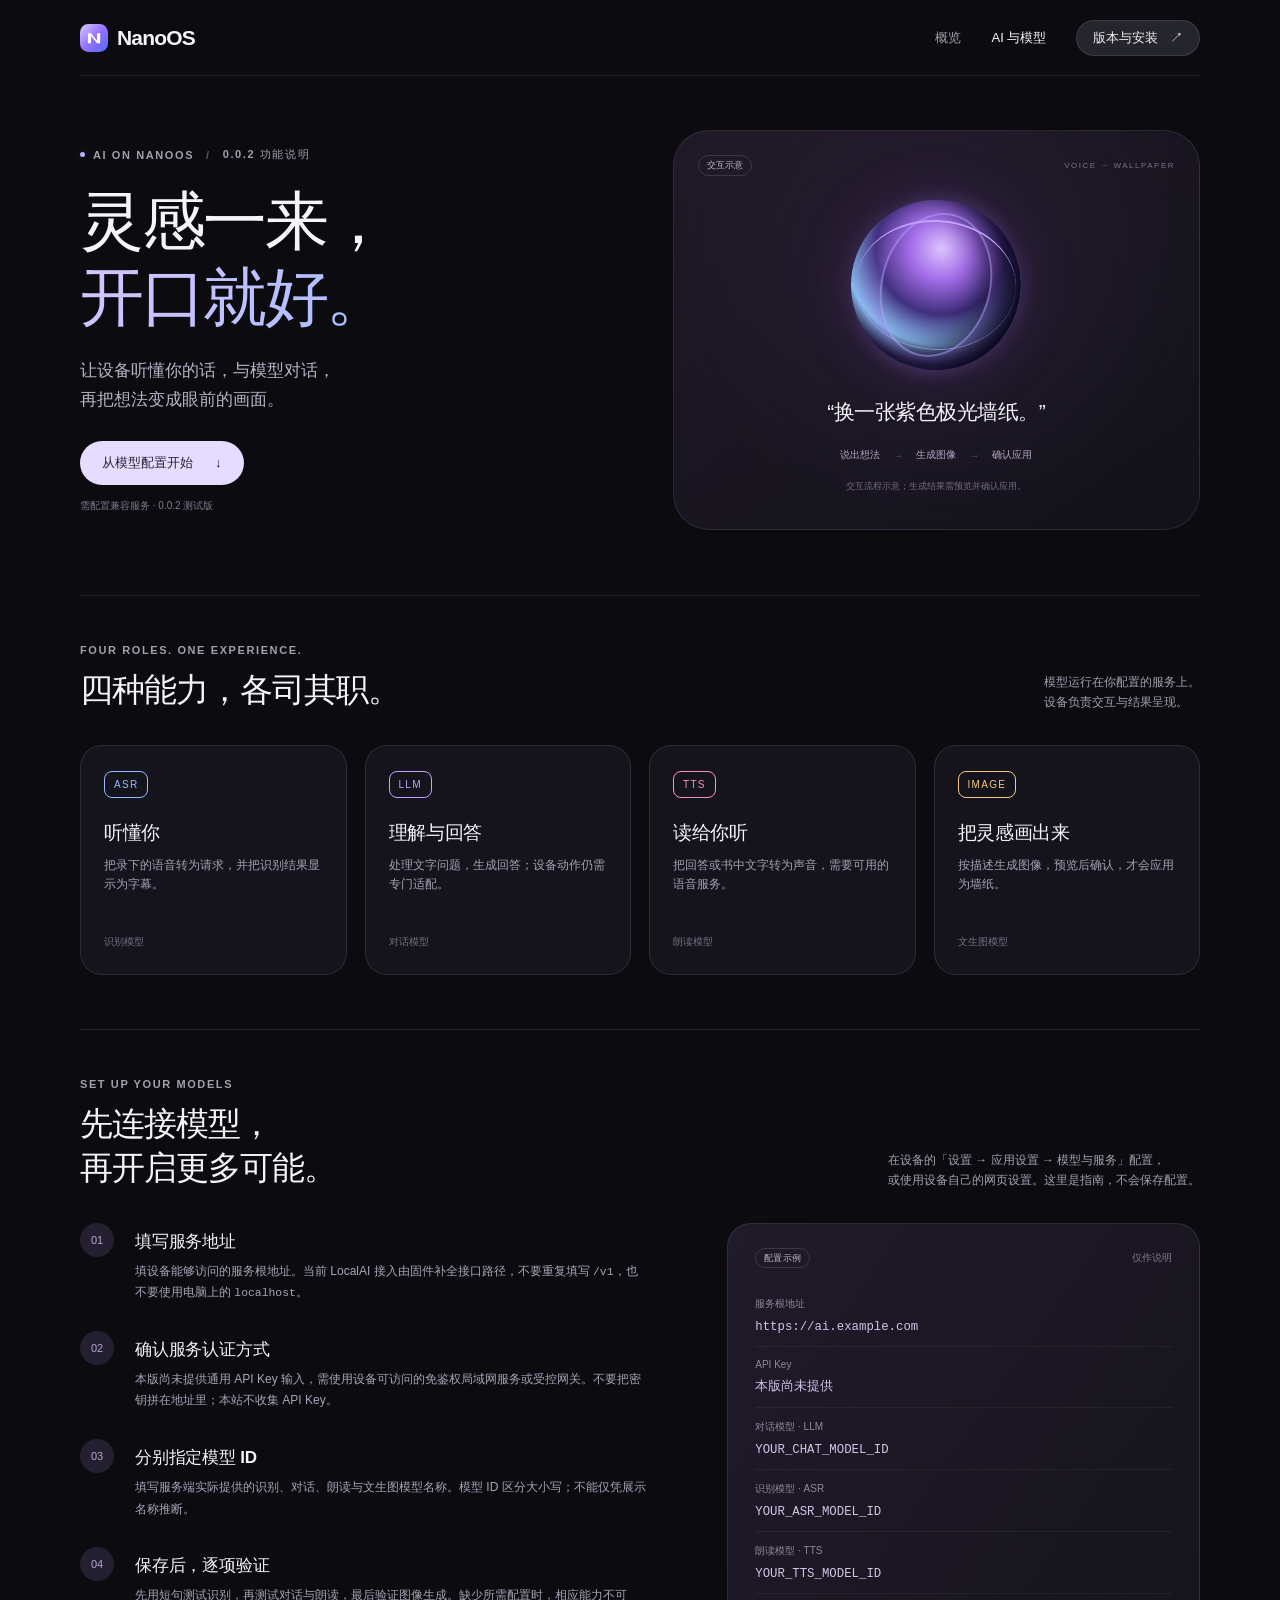
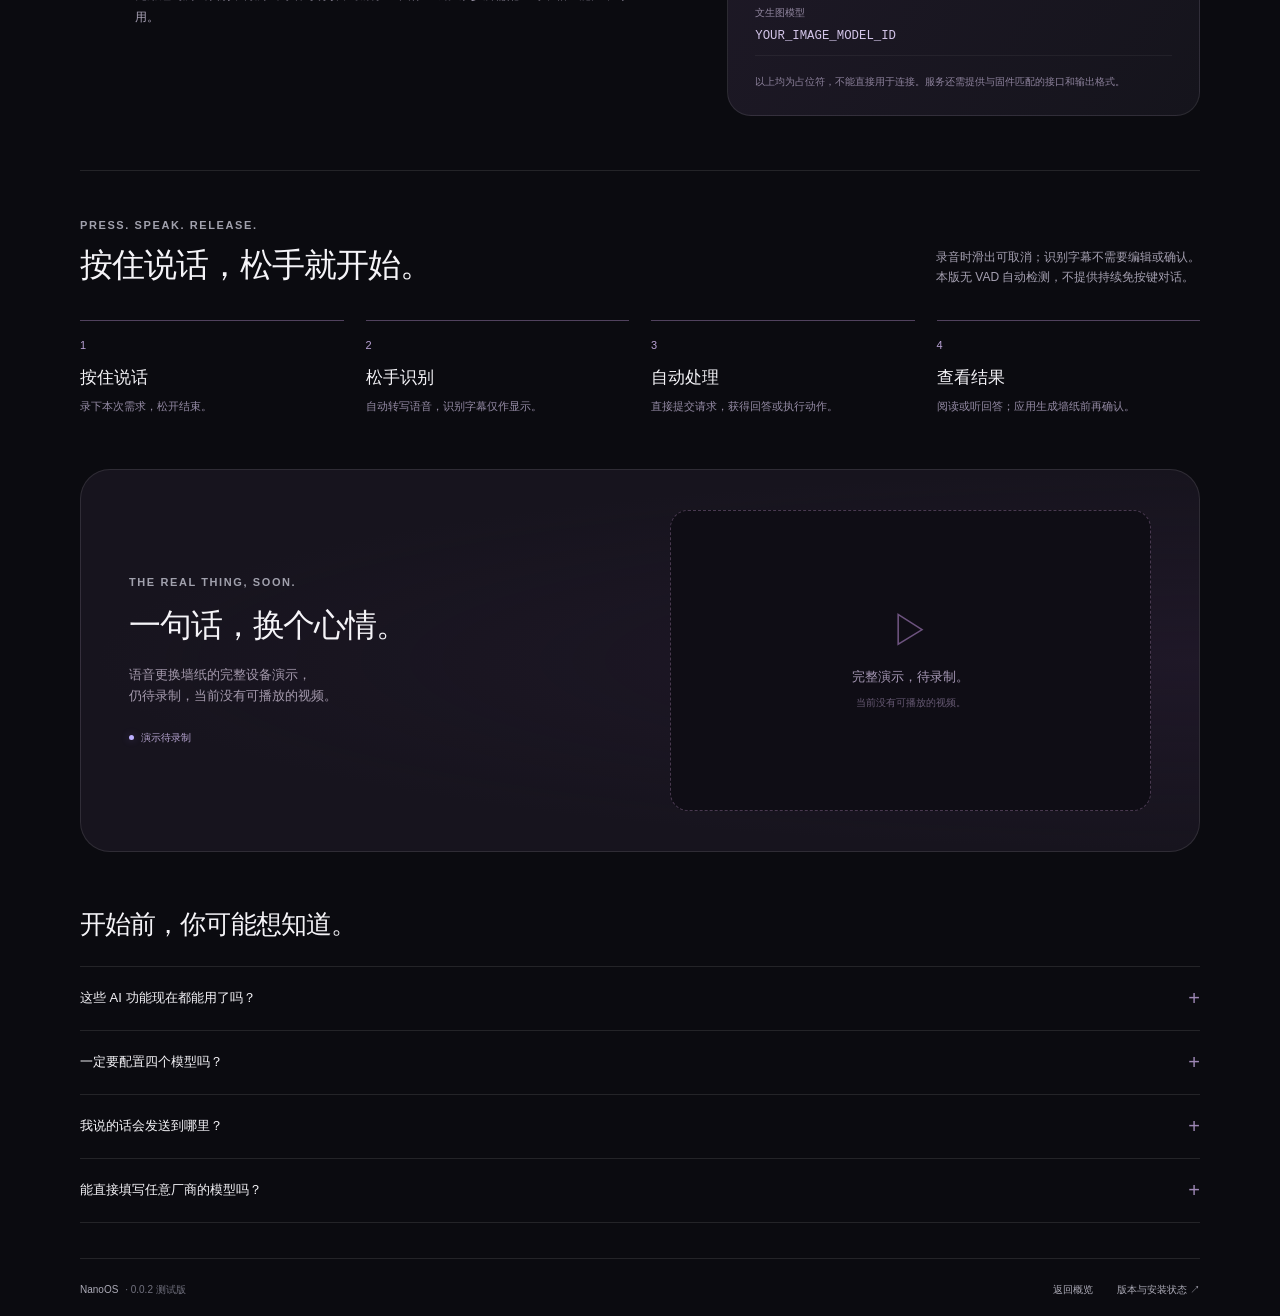
==== commit 22631447: "Publish NanoOS 0.0.2 for S31 with cached WebUI conversion tools" ====
--- a/ai.html
+++ b/ai.html
@@ -15,7 +15,7 @@
   <header class="site-header wrap"><a class="brand" href="index.html" aria-label="NanoOS 首页"><img src="assets/icon.svg" alt="" width="28" height="28"><span>NanoOS</span></a><nav aria-label="主导航"><a href="index.html">概览</a><a class="active" aria-current="page" href="ai.html">AI 与模型</a><a class="nav-install" href="release.html">版本与安装 <span aria-hidden="true">↗</span></a></nav></header>
   <main id="main" class="wrap ai-main">
     <section class="ai-hero" aria-labelledby="ai-title">
-      <div class="ai-hero-copy"><div class="eyebrow"><span class="status-dot"></span> AI ON NANOOS <span class="eyebrow-divider">/</span> 0.0.1 功能说明</div><h1 id="ai-title">灵感一来，<br><span>开口就好。</span></h1><p>让设备听懂你的话，与模型对话，<br class="desktop-only">再把想法变成眼前的画面。</p><a class="button-link" href="#configure">从模型配置开始 <span aria-hidden="true">↓</span></a><small>需配置兼容服务 · 0.0.1 测试版</small></div>
+      <div class="ai-hero-copy"><div class="eyebrow"><span class="status-dot"></span> AI ON NANOOS <span class="eyebrow-divider">/</span> 0.0.2 功能说明</div><h1 id="ai-title">灵感一来，<br><span>开口就好。</span></h1><p>让设备听懂你的话，与模型对话，<br class="desktop-only">再把想法变成眼前的画面。</p><a class="button-link" href="#configure">从模型配置开始 <span aria-hidden="true">↓</span></a><small>需配置兼容服务 · 0.0.2 测试版</small></div>
       <div class="voice-concept" aria-label="语音换墙纸的流程示意，尚非实机演示"><div class="concept-label"><span class="pill">交互示意</span><span>VOICE → WALLPAPER</span></div><div class="voice-orb" aria-hidden="true"><div></div></div><p class="voice-quote">“换一张紫色极光墙纸。”</p><div class="concept-flow"><span>说出想法</span><i aria-hidden="true">→</i><span>生成图像</span><i aria-hidden="true">→</i><span>确认应用</span></div><small>交互流程示意；生成结果需预览并确认应用。</small></div>
     </section>
     <section class="ai-section" aria-labelledby="models-title"><div class="section-heading"><div><span class="eyebrow">FOUR ROLES. ONE EXPERIENCE.</span><h2 id="models-title">四种能力，各司其职。</h2></div><p>模型运行在你配置的服务上。<br>设备负责交互与结果呈现。</p></div>
@@ -27,8 +27,8 @@
     </section>
     <section class="ai-section" aria-labelledby="ptt-title"><div class="section-heading"><div><span class="eyebrow">PRESS. SPEAK. RELEASE.</span><h2 id="ptt-title">按住说话，松手就开始。</h2></div><p>录音时滑出可取消；识别字幕不需要编辑或确认。<br>本版无 VAD 自动检测，不提供持续免按键对话。</p></div><ol class="ptt-flow"><li><span>1</span><strong>按住说话</strong><p>录下本次需求，松开结束。</p></li><li><span>2</span><strong>松手识别</strong><p>自动转写语音，识别字幕仅作显示。</p></li><li><span>3</span><strong>自动处理</strong><p>直接提交请求，获得回答或执行动作。</p></li><li><span>4</span><strong>查看结果</strong><p>阅读或听回答；应用生成墙纸前再确认。</p></li></ol></section>
     <section id="demo" class="demo-section" aria-labelledby="demo-title"><div><span class="eyebrow">THE REAL THING, SOON.</span><h2 id="demo-title">一句话，换个心情。</h2><p>语音更换墙纸的完整设备演示，<br>仍待录制，当前没有可播放的视频。</p><span class="demo-status"><span class="status-dot"></span> 演示待录制</span></div><div class="demo-placeholder" aria-label="暂无演示视频"><span class="video-outline" aria-hidden="true">▷</span><strong>完整演示，待录制。</strong><p>当前没有可播放的视频。</p></div></section>
-    <section class="faq-section" aria-labelledby="faq-title"><h2 id="faq-title">开始前，你可能想知道。</h2><details><summary>这些 AI 功能现在都能用了吗？</summary><p>0.0.1 提供按住说话、自动识别提交、回答朗读和生成墙纸后确认应用的流程，均依赖兼容的模型服务。固件下载与网页安装请见<a href="release.html">版本与安装</a>；本版没有通用 API Key 配置或 VAD 自动检测。</p></details><details><summary>一定要配置四个模型吗？</summary><p>按所需能力配置即可：语音问答需要识别与对话模型；听回答可另配朗读模型；语音生成墙纸还需要图像模型。缺少所需配置时，相应能力不可用。</p></details><details><summary>我说的话会发送到哪里？</summary><p>语音识别、对话、语音合成和图像生成由你设置的服务处理，相应的录音或文字会在操作时发往该服务。请按服务的隐私与收费规则使用。本站只提供介绍，不接收录音、提示词或密钥。</p></details><details><summary>能直接填写任意厂商的模型吗？</summary><p>模型名称相同不代表接口兼容。当前实现以 LocalAI 兼容接口为基础，服务必须能被设备访问，并匹配固件支持的请求与返回格式；不承诺所有模型服务即填即用。</p></details></section>
+    <section class="faq-section" aria-labelledby="faq-title"><h2 id="faq-title">开始前，你可能想知道。</h2><details><summary>这些 AI 功能现在都能用了吗？</summary><p>0.0.2 提供按住说话、自动识别提交、回答朗读和生成墙纸后确认应用的流程，均依赖兼容的模型服务。固件下载与网页安装请见<a href="release.html">版本与安装</a>；本版没有通用 API Key 配置或 VAD 自动检测。</p></details><details><summary>一定要配置四个模型吗？</summary><p>按所需能力配置即可：语音问答需要识别与对话模型；听回答可另配朗读模型；语音生成墙纸还需要图像模型。缺少所需配置时，相应能力不可用。</p></details><details><summary>我说的话会发送到哪里？</summary><p>语音识别、对话、语音合成和图像生成由你设置的服务处理，相应的录音或文字会在操作时发往该服务。请按服务的隐私与收费规则使用。本站只提供介绍，不接收录音、提示词或密钥。</p></details><details><summary>能直接填写任意厂商的模型吗？</summary><p>模型名称相同不代表接口兼容。当前实现以 LocalAI 兼容接口为基础，服务必须能被设备访问，并匹配固件支持的请求与返回格式；不承诺所有模型服务即填即用。</p></details></section>
   </main>
-  <footer class="site-footer wrap"><span>NanoOS <span class="muted">· 0.0.1 测试版</span></span><div><a href="index.html">返回概览</a><a href="release.html">版本与安装状态 <span aria-hidden="true">↗</span></a></div></footer>
+  <footer class="site-footer wrap"><span>NanoOS <span class="muted">· 0.0.2 测试版</span></span><div><a href="index.html">返回概览</a><a href="release.html">版本与安装状态 <span aria-hidden="true">↗</span></a></div></footer>
 </body>
 </html>
